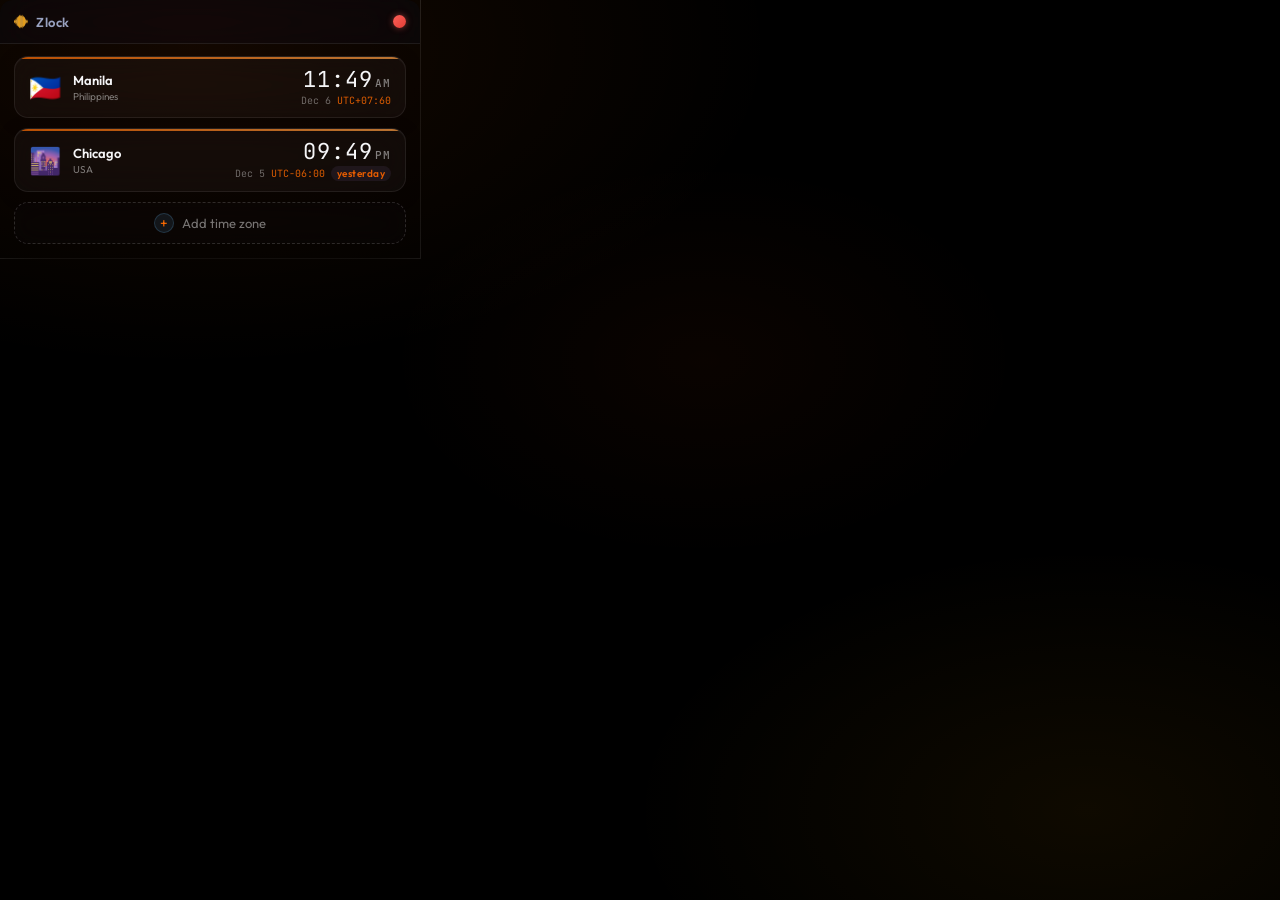
==== index.html @ 0cbff01f "init chrome extension" ====
<!doctype html>
<html lang="en">
  <head>
    <meta charset="UTF-8" />
    <meta name="viewport" content="width=device-width, initial-scale=1.0" />
    <title>Zlock</title>
    <link rel="preconnect" href="https://fonts.googleapis.com" />
    <link rel="preconnect" href="https://fonts.gstatic.com" crossorigin />
    <link
      href="https://fonts.googleapis.com/css2?family=Outfit:wght@300;400;500;600;700&family=JetBrains+Mono:wght@300;400;500&display=swap"
      rel="stylesheet"
    />
    <link rel="stylesheet" href="styles.css" />
  </head>
  <body>
    <div class="app">
      <!-- ── Custom Titlebar ── -->
      <div class="titlebar">
        <div class="titlebar-title">
          <span class="titlebar-icon"><img class="logo-img" src="icons/Vector.svg" alt="Logo" /></span>
          <span class="titlebar-name">Zlock</span>
        </div>
        <div class="win-controls">
          <button class="win-btn close" id="btnClose" title="Close"></button>
        </div>
      </div>

      <!-- ── Zone cards ── -->
      <div class="zones-wrap" id="zonesWrap">
        <!-- cards injected here -->
        <button class="add-btn" id="addBtn">
          <div class="add-plus">+</div>
          Add time zone
        </button>
      </div>
    </div>

    <!-- Toast -->
    <div class="toast" id="toast"></div>

    <!-- Modal -->
    <div class="overlay" id="overlay" role="dialog" aria-modal="true">
      <div class="modal">
        <div class="modal-head">
          <span class="modal-title">Add Time Zone</span>
          <button class="modal-close-btn" id="modalClose">✕</button>
        </div>
        <div class="search-wrap">
          <span class="search-ico">
            <svg
              width="14"
              height="14"
              viewBox="0 0 24 24"
              fill="none"
              stroke="currentColor"
              stroke-width="2.5"
              stroke-linecap="round"
              stroke-linejoin="round"
            >
              <circle cx="11" cy="11" r="8" />
              <line x1="21" y1="21" x2="16.65" y2="16.65" />
            </svg>
          </span>
          <input
            class="search-input"
            id="tzSearch"
            type="search"
            placeholder="Search city or region…"
            autocomplete="off"
            spellcheck="false"
          />
        </div>
        <div class="tz-list" id="tzList"></div>
        <div class="custom-section">
          <div class="custom-label">Custom IANA Timezone</div>
          <div class="custom-row">
            <input
              class="custom-input"
              id="customInput"
              type="text"
              placeholder="e.g. Asia/Kuala_Lumpur"
              spellcheck="false"
            />
            <button class="custom-add" id="customAdd">Add</button>
          </div>
        </div>
      </div>
    </div>

    <script src="app.js" defer></script>
  </body>
</html>
---- styles.css ----
*,
*::before,
*::after {
  box-sizing: border-box;
  margin: 0;
  padding: 0;
}

:root {
  --bg: #000000; /* Pure Black background */
  --surface: rgba(255, 255, 255, 0.035);
  --surface-h: rgba(255, 255, 255, 0.08);
  --border: rgba(255, 255, 255, 0.06);
  --border-glow: rgba(255, 107, 0, 0.35); /* Orange border glow */
  --text: #f5f5f7;
  --muted: rgba(255, 255, 255, 0.45);
  --blue: #ff6b00;    /* Primary Orange */
  --cyan: #ff9f43;    /* Light Orange */
  --violet: #e65c00;  /* Dark Orange */
  --pink: #ff3300;    /* Red-Orange */
  --amber: #ffb03a;   /* Amber */
  --green: #ff8800;   /* Bright Orange Accent */
}

html,
body {
  width: 420px;
  height: auto;
  max-height: 600px;
  overflow: hidden;
  margin: 0;
  padding: 0;
  font-family: "Outfit", sans-serif;
  background: var(--bg);
  color: var(--text);
  user-select: none;
  box-shadow: 0 24px 80px rgba(0,0,0,0.7), 0 0 0 1px rgba(255,255,255,0.07);
  transition: min-height 0.2s ease;
}

body.modal-open {
  min-height: 500px;
}

.app {
  border-radius: 12px;
  overflow: hidden;
}

/* ── Ambient glow background ── */
body::before {
  content: "";
  position: fixed;
  inset: 0;
  z-index: 0;
  pointer-events: none;
  background:
    radial-gradient(
      ellipse 70% 55% at 15% 5%,
      rgba(255, 107, 0, 0.08) 0%,
      transparent 65%
    ),
    radial-gradient(
      ellipse 55% 45% at 85% 90%,
      rgba(255, 168, 0, 0.06) 0%,
      transparent 65%
    ),
    radial-gradient(
      ellipse 45% 40% at 55% 40%,
      rgba(255, 80, 0, 0.04) 0%,
      transparent 55%
    );
  animation: glow 18s ease-in-out infinite alternate;
}
@keyframes glow {
  0% {
    opacity: 1;
  }
  100% {
    opacity: 0.65;
  }
}

/* ── Root layout ── */
.app {
  position: relative;
  z-index: 1;
  display: flex;
  flex-direction: column;
  height: auto;
  max-height: 600px;
}

/* ════════════════════════════════════════
 CUSTOM TITLEBAR
════════════════════════════════════════ */
.titlebar {
  flex-shrink: 0;
  display: flex;
  align-items: center;
  padding: 0 14px;
  height: 44px;
  border-bottom: 1px solid rgba(255, 255, 255, 0.08);
  background: rgba(10, 12, 20, 0.35);
  backdrop-filter: blur(24px) saturate(180%);
  gap: 10px;
}

/* Traffic-light style dots */
.win-controls {
  display: flex;
  gap: 7px;
  align-items: center;
  flex-shrink: 0;
}
.win-btn {
  width: 13px;
  height: 13px;
  border-radius: 50%;
  border: none;
  cursor: pointer;
  transition:
    opacity 0.15s,
    transform 0.15s;
  position: relative;
  overflow: hidden;
}
.win-btn:hover {
  opacity: 0.8;
  transform: scale(1.12);
}
.win-btn.close {
  background: linear-gradient(135deg, #ff5f57, #e03e36);
  box-shadow: 0 0 6px rgba(255, 95, 87, 0.5);
}
.win-btn.min {
  background: linear-gradient(135deg, #febc2e, #d49b1a);
  box-shadow: 0 0 6px rgba(254, 188, 46, 0.4);
}
.win-btn.max {
  background: linear-gradient(135deg, #28c840, #1aa030);
  box-shadow: 0 0 6px rgba(40, 200, 64, 0.4);
}

/* Title */
.titlebar-title {
  flex: 1;
  display: flex;
  align-items: center;
  justify-content: flex-start;
  gap: 8px;
  pointer-events: none;
}
.titlebar-icon {
  display: flex;
  align-items: center;
  justify-content: center;
}
.logo-img {
  display: block;
  width: 14px;
  height: 15px;
}
.titlebar-name {
  font-size: 13px;
  font-weight: 600;
  letter-spacing: 0.5px;
  color: rgba(200, 215, 255, 0.75);
}
.titlebar-dot {
  width: 4px;
  height: 4px;
  border-radius: 50%;
  background: var(--blue);
  opacity: 0.5;
}
.titlebar-sub {
  font-size: 11px;
  color: var(--muted);
  font-weight: 400;
}

/* ── Zones wrapper ── */
.zones-wrap {
  flex: 1;
  min-height: 0;
  display: flex;
  flex-direction: column;
  padding: 12px 14px 14px;
  gap: 10px;
  overflow-y: auto;
  scrollbar-width: none; /* hide scrollbar but still scrollable */
}
.zones-wrap::-webkit-scrollbar {
  display: none;
}

/* ── Clock card ── */
.clock-card {
  flex-shrink: 0;
  position: relative;
  background: rgba(255, 255, 255, 0.03);
  backdrop-filter: blur(16px) saturate(120%);
  border: 1px solid rgba(255, 255, 255, 0.08);
  box-shadow: inset 0 1px 1px rgba(255, 255, 255, 0.05),
              0 4px 20px rgba(0, 0, 0, 0.15);
  border-radius: 14px;
  padding: 12px 14px 10px;
  display: flex;
  align-items: center;
  gap: 12px;
  transition:
    background 0.2s,
    border-color 0.2s,
    box-shadow 0.2s,
    transform 0.2s;
  overflow: hidden;
}
.clock-card::before {
  content: "";
  position: absolute;
  top: 0;
  left: 0;
  right: 0;
  height: 1.5px;
  border-radius: 14px 14px 0 0;
  background: linear-gradient(
    90deg,
    var(--blue),
    var(--cyan)
  );
  opacity: 0.7;
}
.clock-card:hover {
  background: rgba(255, 255, 255, 0.07);
  border-color: rgba(99, 179, 237, 0.35);
  box-shadow: inset 0 1px 1px rgba(255, 255, 255, 0.1),
              0 6px 24px rgba(99, 179, 237, 0.12);
  transform: translateX(2px);
}
.clock-card:hover .remove-btn {
  opacity: 1;
}

/* Flag col */
.card-flag {
  font-size: 26px;
  flex-shrink: 0;
  line-height: 1;
}

/* Info col */
.card-info {
  flex: 1;
  min-width: 0;
}
.card-city {
  font-size: 13px;
  font-weight: 600;
  line-height: 1.2;
}
.card-country {
  font-size: 10px;
  color: var(--muted);
  margin-top: 1px;
}

/* Time col */
.card-time-col {
  text-align: right;
  flex-shrink: 0;
}
.card-time {
  font-family: "JetBrains Mono", monospace;
  font-size: 22px;
  font-weight: 400;
  letter-spacing: 1px;
  line-height: 1;
  color: var(--text);
}
.card-ampm {
  font-size: 11px;
  font-weight: 500;
  opacity: 0.5;
  margin-left: 2px;
}
.card-meta {
  display: flex;
  align-items: center;
  justify-content: flex-end;
  gap: 6px;
  margin-top: 3px;
}
.card-offset {
  font-family: "JetBrains Mono", monospace;
  font-size: 10px;
  color: var(--blue);
  opacity: 0.85;
}
.card-date {
  font-family: "JetBrains Mono", monospace;
  font-size: 10px;
  color: var(--muted);
  opacity: 0.85;
}
.card-day {
  font-size: 10px;
  font-weight: 600;
  letter-spacing: 0.5px;
  padding: 1px 6px;
  border-radius: 20px;
  background: rgba(255, 255, 255, 0.05);
  color: var(--muted);
}
.card-day.tmr {
  background: rgba(118, 228, 247, 0.08);
  color: var(--cyan);
}
.card-day.ysd {
  background: rgba(183, 148, 244, 0.08);
  color: var(--violet);
}

/* Remove btn */
.remove-btn {
  position: absolute;
  top: 8px;
  right: 8px;
  width: 20px;
  height: 20px;
  border-radius: 50%;
  background: rgba(246, 135, 179, 0.1);
  border: 1px solid rgba(246, 135, 179, 0.2);
  color: var(--pink);
  font-size: 13px;
  display: flex;
  align-items: center;
  justify-content: center;
  cursor: pointer;
  opacity: 0;
  transition:
    opacity 0.15s,
    background 0.15s;
  z-index: 5;
}
.remove-btn:hover {
  background: rgba(246, 135, 179, 0.22);
}

/* ── Add button ── */
.add-btn {
  flex-shrink: 0;
  display: flex;
  align-items: center;
  justify-content: center;
  gap: 8px;
  padding: 10px;
  background: rgba(255, 255, 255, 0.01);
  backdrop-filter: blur(12px);
  border: 1px dashed rgba(255, 255, 255, 0.15);
  border-radius: 14px;
  cursor: pointer;
  color: var(--muted);
  font-size: 13px;
  font-family: "Outfit", sans-serif;
  transition:
    border-color 0.2s,
    background 0.2s,
    color 0.2s;
}
.add-btn:hover {
  border-color: var(--blue);
  background: rgba(99, 179, 237, 0.05);
  color: var(--blue);
}
.add-plus {
  width: 20px;
  height: 20px;
  border-radius: 50%;
  background: rgba(99, 179, 237, 0.1);
  border: 1px solid rgba(99, 179, 237, 0.2);
  display: flex;
  align-items: center;
  justify-content: center;
  font-size: 14px;
  color: var(--blue);
  transition:
    transform 0.25s,
    background 0.2s;
}
.add-btn:hover .add-plus {
  transform: rotate(90deg);
  background: rgba(99, 179, 237, 0.18);
}

/* ════════════════════════════════════════
 MODAL
════════════════════════════════════════ */
.overlay {
  position: fixed;
  inset: 0;
  z-index: 100;
  background: rgba(6, 8, 15, 0.88);
  backdrop-filter: blur(10px);
  display: flex;
  align-items: center;
  justify-content: center;
  opacity: 0;
  pointer-events: none;
  transition: opacity 0.22s;
}
.overlay.open {
  opacity: 1;
  pointer-events: all;
}

.modal {
  background: rgba(10, 13, 22, 0.75);
  backdrop-filter: blur(25px);
  border: 1px solid rgba(255, 255, 255, 0.12);
  border-radius: 20px;
  padding: 22px 20px;
  width: 360px;
  max-width: 92vw;
  max-height: 85vh;
  display: flex;
  flex-direction: column;
  gap: 14px;
  transform: translateY(18px) scale(0.96);
  transition: transform 0.28s cubic-bezier(0.34, 1.56, 0.64, 1);
  box-shadow:
    0 40px 100px rgba(0, 0, 0, 0.7),
    inset 0 1px 1px rgba(255, 255, 255, 0.1),
    0 0 0 1px rgba(99, 179, 237, 0.07);
}
.overlay.open .modal {
  transform: none;
}

.modal-head {
  display: flex;
  align-items: center;
  justify-content: space-between;
}
.modal-title {
  font-size: 15px;
  font-weight: 700;
  background: linear-gradient(135deg, var(--blue), var(--cyan));
  -webkit-background-clip: text;
  -webkit-text-fill-color: transparent;
  background-clip: text;
}
.modal-close-btn {
  width: 26px;
  height: 26px;
  border-radius: 50%;
  border: 1px solid var(--border);
  background: var(--surface);
  color: var(--muted);
  font-size: 14px;
  cursor: pointer;
  display: flex;
  align-items: center;
  justify-content: center;
  transition:
    background 0.15s,
    color 0.15s;
}
.modal-close-btn:hover {
  background: rgba(246, 135, 179, 0.1);
  color: var(--pink);
}

/* Search */
.search-wrap {
  position: relative;
  flex-shrink: 0;
}
.search-ico {
  position: absolute;
  left: 10px;
  top: 50%;
  transform: translateY(-50%);
  color: var(--muted);
  pointer-events: none;
  display: flex;
}
.search-input {
  width: 100%;
  padding: 9px 10px 9px 34px;
  background: var(--surface);
  border: 1px solid var(--border);
  border-radius: 10px;
  color: var(--text);
  font-family: "Outfit", sans-serif;
  font-size: 13px;
  outline: none;
  transition: border-color 0.2s;
}
.search-input::placeholder {
  color: rgba(180, 195, 240, 0.35);
}
.search-input:focus {
  border-color: rgba(99, 179, 237, 0.4);
}

/* Zone list */
.tz-list {
  flex: 1;
  overflow-y: auto;
  display: flex;
  flex-direction: column;
  gap: 5px;
  scrollbar-width: thin;
  scrollbar-color: rgba(99, 179, 237, 0.2) transparent;
  min-height: 0;
  max-height: 240px;
}
.tz-opt {
  display: flex;
  align-items: center;
  gap: 10px;
  padding: 10px 12px;
  border-radius: 10px;
  border: 1px solid var(--border);
  cursor: pointer;
  transition:
    background 0.14s,
    border-color 0.14s,
    transform 0.14s;
}
.tz-opt:hover {
  background: rgba(99, 179, 237, 0.07);
  border-color: rgba(99, 179, 237, 0.3);
  transform: translateX(2px);
}
.tz-opt-flag {
  font-size: 18px;
  flex-shrink: 0;
}
.tz-opt-info {
  flex: 1;
  min-width: 0;
}
.tz-opt-name {
  font-size: 13px;
  font-weight: 500;
}
.tz-opt-tz {
  font-size: 10px;
  color: var(--muted);
  margin-top: 1px;
}
.tz-opt-off {
  font-family: "JetBrains Mono", monospace;
  font-size: 10px;
  color: var(--blue);
  flex-shrink: 0;
}
.tz-empty {
  text-align: center;
  color: var(--muted);
  padding: 20px 10px;
  font-size: 12px;
  line-height: 1.6;
}

/* Custom TZ */
.custom-section {
  flex-shrink: 0;
  padding-top: 12px;
  border-top: 1px solid var(--border);
}
.custom-label {
  font-size: 10px;
  font-weight: 600;
  letter-spacing: 2px;
  text-transform: uppercase;
  color: var(--muted);
  margin-bottom: 8px;
}
.custom-row {
  display: flex;
  gap: 6px;
}
.custom-input {
  flex: 1;
  padding: 8px 10px;
  background: var(--surface);
  border: 1px solid var(--border);
  border-radius: 9px;
  color: var(--text);
  font-family: "JetBrains Mono", monospace;
  font-size: 12px;
  outline: none;
  transition: border-color 0.2s;
}
.custom-input::placeholder {
  color: rgba(180, 195, 240, 0.28);
  font-family: "Outfit", sans-serif;
}
.custom-input:focus {
  border-color: rgba(99, 179, 237, 0.4);
}
.custom-input.err {
  border-color: rgba(246, 135, 179, 0.6);
  animation: shake 0.3s;
}
@keyframes shake {
  0%,
  100% {
    transform: translateX(0);
  }
  25% {
    transform: translateX(-5px);
  }
  75% {
    transform: translateX(5px);
  }
}
.custom-add {
  padding: 8px 14px;
  background: linear-gradient(135deg, var(--blue), var(--cyan));
  border: none;
  border-radius: 9px;
  color: #06080f;
  font-family: "Outfit", sans-serif;
  font-size: 12px;
  font-weight: 700;
  cursor: pointer;
  transition:
    opacity 0.15s,
    transform 0.15s;
}
.custom-add:hover {
  opacity: 0.85;
}
.custom-add:active {
  transform: scale(0.96);
}

/* Toast */
.toast {
  position: fixed;
  bottom: 16px;
  left: 50%;
  transform: translateX(-50%) translateY(10px);
  background: rgba(104, 211, 145, 0.12);
  border: 1px solid rgba(104, 211, 145, 0.35);
  color: var(--green);
  padding: 7px 16px;
  border-radius: 30px;
  font-size: 12px;
  font-weight: 500;
  opacity: 0;
  pointer-events: none;
  z-index: 200;
  transition:
    opacity 0.2s,
    transform 0.2s;
  white-space: nowrap;
}
.toast.show {
  opacity: 1;
  transform: translateX(-50%) translateY(0);
}
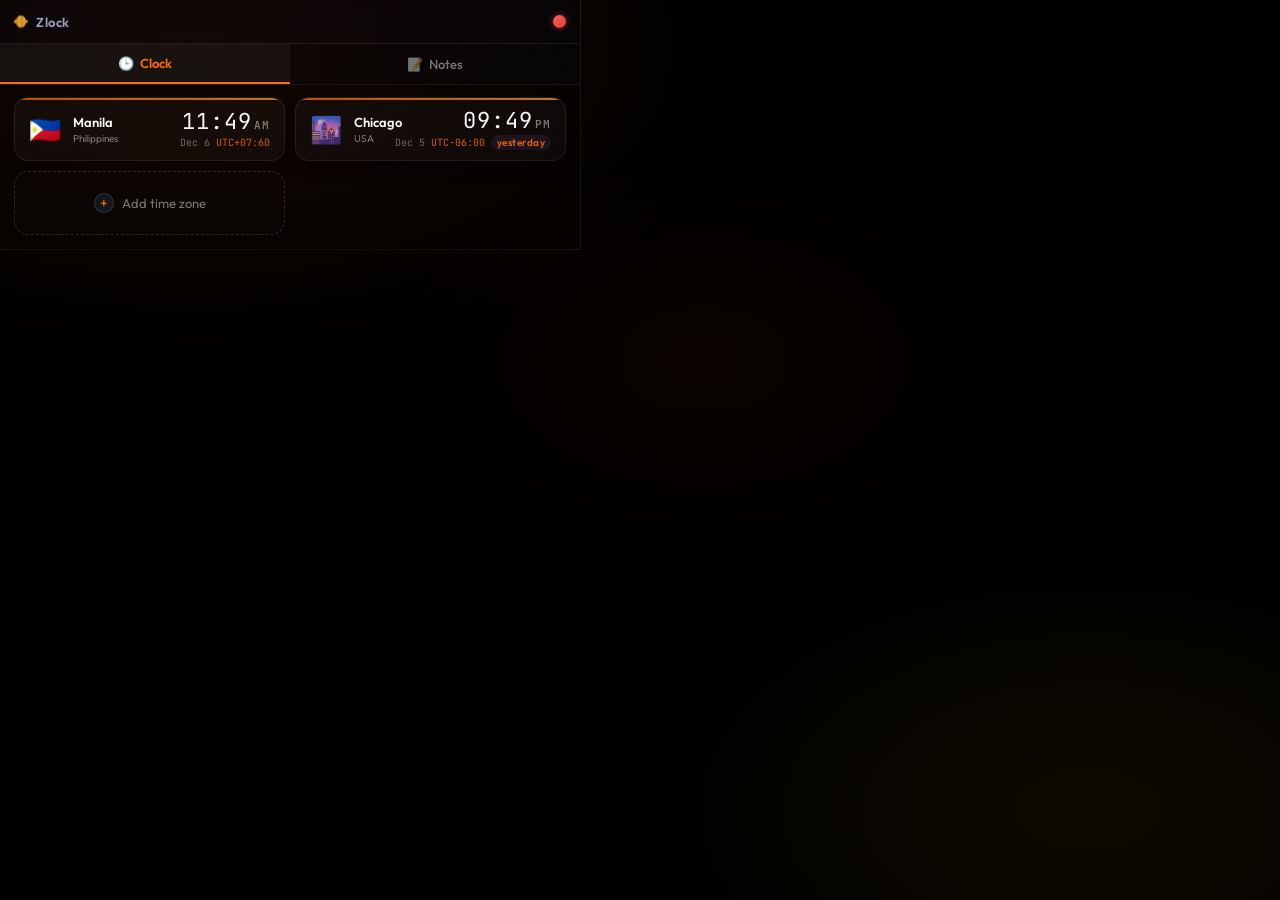
==== commit 7626d34c: "feat: notes" ====
--- a/index.html
+++ b/index.html
@@ -25,13 +25,39 @@
         </div>
       </div>
 
-      <!-- ── Zone cards ── -->
-      <div class="zones-wrap" id="zonesWrap">
-        <!-- cards injected here -->
-        <button class="add-btn" id="addBtn">
-          <div class="add-plus">+</div>
-          Add time zone
+      <!-- ── Tabs navigation ── -->
+      <div class="tabs">
+        <button class="tab-btn active" id="tabClock">
+          <span class="tab-icon">🕒</span> Clock
         </button>
+        <button class="tab-btn" id="tabNotes">
+          <span class="tab-icon">📝</span> Notes
+        </button>
+      </div>
+
+      <!-- ── Clock Panel ── -->
+      <div class="tab-panel active" id="clockPanel">
+        <div class="zones-wrap" id="zonesWrap">
+          <!-- cards injected here -->
+          <button class="add-btn" id="addBtn">
+            <div class="add-plus">+</div>
+            Add time zone
+          </button>
+        </div>
+      </div>
+
+      <!-- ── Notes Panel ── -->
+      <div class="tab-panel" id="notesPanel">
+        <div class="notes-sidebar">
+          <div class="sidebar-header">
+            <span class="sidebar-title">My Notes</span>
+            <button class="new-note-btn" id="newNoteBtn" title="Create Note">+</button>
+          </div>
+          <div class="notes-list" id="notesList"></div>
+        </div>
+        <div class="note-editor" id="noteEditor">
+          <!-- Editor elements injected dynamically by JS -->
+        </div>
       </div>
     </div>
 
--- a/styles.css
+++ b/styles.css
@@ -24,7 +24,7 @@
 
 html,
 body {
-  width: 420px;
+  width: 580px;
   height: auto;
   max-height: 600px;
   overflow: hidden;
@@ -184,8 +184,9 @@
 .zones-wrap {
   flex: 1;
   min-height: 0;
-  display: flex;
-  flex-direction: column;
+  display: grid;
+  grid-template-columns: repeat(2, minmax(0, 280px));
+  justify-content: center;
   padding: 12px 14px 14px;
   gap: 10px;
   overflow-y: auto;
@@ -197,6 +198,8 @@
 
 /* ── Clock card ── */
 .clock-card {
+  width: 100%;
+  max-width: 280px;
   flex-shrink: 0;
   position: relative;
   background: rgba(255, 255, 255, 0.03);
@@ -242,6 +245,239 @@
   opacity: 1;
 }
 
+/* ── Tabbed Layout ── */
+.tabs {
+  display: flex;
+  border-bottom: 1px solid rgba(255, 255, 255, 0.06);
+  background: rgba(10, 12, 20, 0.25);
+  backdrop-filter: blur(12px);
+  position: relative;
+  z-index: 10;
+}
+.tab-btn {
+  flex: 1;
+  background: none;
+  border: none;
+  color: var(--muted);
+  font-family: inherit;
+  font-size: 13px;
+  font-weight: 500;
+  padding: 11px;
+  cursor: pointer;
+  transition: color 0.2s, background-color 0.2s;
+  display: flex;
+  align-items: center;
+  justify-content: center;
+  gap: 6px;
+}
+.tab-btn:hover {
+  color: var(--text);
+  background: rgba(255, 255, 255, 0.025);
+}
+.tab-btn.active {
+  color: var(--blue);
+  background: rgba(255, 255, 255, 0.045);
+  border-bottom: 2px solid var(--blue);
+  font-weight: 600;
+}
+.tab-icon {
+  font-size: 13px;
+}
+
+.tab-panel {
+  display: none;
+  min-height: 380px;
+}
+.tab-panel.active {
+  display: flex;
+  flex-direction: column;
+}
+
+#clockPanel.active {
+  display: flex;
+  flex-direction: column;
+  min-height: auto; /* Shrink to contents if few cards */
+}
+
+/* ── Work Notes panel ── */
+#notesPanel {
+  flex-direction: row;
+  height: 380px;
+  overflow: hidden;
+}
+
+.notes-sidebar {
+  width: 145px;
+  border-right: 1px solid rgba(255, 255, 255, 0.06);
+  display: flex;
+  flex-direction: column;
+  background: rgba(255, 255, 255, 0.01);
+}
+.sidebar-header {
+  padding: 10px 12px;
+  border-bottom: 1px solid rgba(255, 255, 255, 0.05);
+  display: flex;
+  justify-content: space-between;
+  align-items: center;
+}
+.sidebar-title {
+  font-size: 10px;
+  text-transform: uppercase;
+  letter-spacing: 1.5px;
+  color: var(--muted);
+  font-weight: 700;
+}
+.new-note-btn {
+  background: rgba(255, 107, 0, 0.08);
+  border: 1px solid rgba(255, 107, 0, 0.22);
+  color: var(--blue);
+  width: 22px;
+  height: 22px;
+  border-radius: 6px;
+  cursor: pointer;
+  display: flex;
+  align-items: center;
+  justify-content: center;
+  font-size: 14px;
+  font-weight: 700;
+  transition:
+    background 0.2s,
+    border-color 0.2s,
+    transform 0.15s;
+}
+.new-note-btn:hover {
+  background: rgba(255, 107, 0, 0.18);
+  border-color: var(--blue);
+}
+.new-note-btn:active {
+  transform: scale(0.94);
+}
+
+.notes-list {
+  flex: 1;
+  overflow-y: auto;
+  scrollbar-width: none;
+}
+.notes-list::-webkit-scrollbar {
+  display: none;
+}
+
+.note-item {
+  position: relative;
+  padding: 10px 12px;
+  border-bottom: 1px solid rgba(255, 255, 255, 0.03);
+  cursor: pointer;
+  transition: background 0.15s;
+  display: flex;
+  flex-direction: column;
+  gap: 3px;
+}
+.note-item:hover {
+  background: rgba(255, 255, 255, 0.025);
+}
+.note-item.active {
+  background: rgba(255, 255, 255, 0.055);
+  border-left: 3px solid var(--blue);
+  padding-left: 9px;
+}
+.note-item-title {
+  font-size: 12px;
+  font-weight: 600;
+  color: var(--text);
+  white-space: nowrap;
+  overflow: hidden;
+  text-overflow: ellipsis;
+  padding-right: 14px;
+}
+.note-item.active .note-item-title {
+  color: #ffffff;
+}
+.note-item-date {
+  font-size: 9px;
+  color: var(--muted);
+}
+.note-item-delete {
+  position: absolute;
+  top: 50%;
+  right: 10px;
+  transform: translateY(-50%);
+  background: none;
+  border: none;
+  color: var(--muted);
+  cursor: pointer;
+  font-size: 14px;
+  opacity: 0;
+  transition: opacity 0.15s, color 0.15s;
+  padding: 2px 4px;
+}
+.note-item:hover .note-item-delete {
+  opacity: 1;
+}
+.note-item-delete:hover {
+  color: var(--pink);
+}
+
+.note-editor {
+  flex: 1;
+  display: flex;
+  flex-direction: column;
+  padding: 14px 16px;
+  gap: 12px;
+  background: rgba(0, 0, 0, 0.12);
+}
+.note-title-input {
+  background: none;
+  border: none;
+  border-bottom: 1px solid rgba(255, 255, 255, 0.05);
+  font-family: inherit;
+  font-size: 14px;
+  font-weight: 600;
+  color: #ffffff;
+  padding-bottom: 8px;
+  outline: none;
+  transition: border-bottom-color 0.2s;
+}
+.note-title-input::placeholder {
+  color: rgba(255, 255, 255, 0.25);
+  font-style: italic;
+}
+.note-title-input:focus {
+  border-bottom-color: rgba(255, 107, 0, 0.35);
+}
+.note-content-textarea {
+  flex: 1;
+  background: none;
+  border: none;
+  font-family: inherit;
+  font-size: 12px;
+  line-height: 1.55;
+  color: rgba(255, 255, 255, 0.85);
+  resize: none;
+  outline: none;
+}
+.note-content-textarea::placeholder {
+  color: rgba(255, 255, 255, 0.15);
+}
+
+.note-empty-state {
+  flex: 1;
+  display: flex;
+  flex-direction: column;
+  align-items: center;
+  justify-content: center;
+  color: var(--muted);
+  font-size: 12px;
+  gap: 8px;
+  padding: 20px;
+  text-align: center;
+  line-height: 1.5;
+}
+.note-empty-icon {
+  font-size: 26px;
+  opacity: 0.4;
+  margin-bottom: 4px;
+}
+
 /* Flag col */
 .card-flag {
   font-size: 26px;
@@ -349,6 +585,10 @@
 
 /* ── Add button ── */
 .add-btn {
+  width: 100%;
+  max-width: 280px;
+  height: 100%;
+  min-height: 64px;
   flex-shrink: 0;
   display: flex;
   align-items: center;
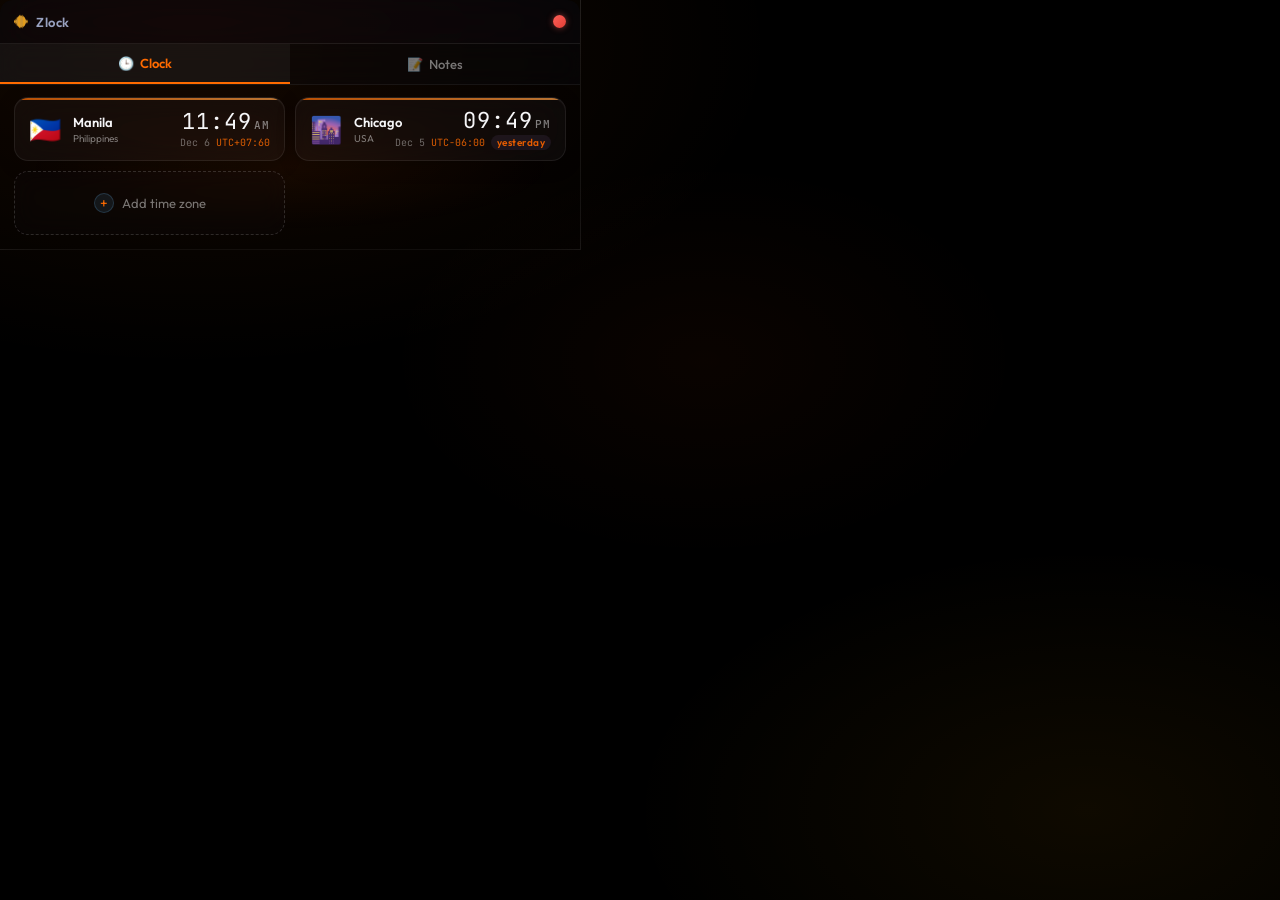
==== commit 7620c540: "feat: rich text" ====
--- a/index.html
+++ b/index.html
@@ -48,13 +48,14 @@
 
       <!-- ── Notes Panel ── -->
       <div class="tab-panel" id="notesPanel">
-        <div class="notes-sidebar">
+        <div class="notes-sidebar" id="notesSidebar">
           <div class="sidebar-header">
             <span class="sidebar-title">My Notes</span>
             <button class="new-note-btn" id="newNoteBtn" title="Create Note">+</button>
           </div>
           <div class="notes-list" id="notesList"></div>
         </div>
+        <div class="notes-resizer" id="notesResizer" title="Drag to resize sidebar"></div>
         <div class="note-editor" id="noteEditor">
           <!-- Editor elements injected dynamically by JS -->
         </div>
--- a/styles.css
+++ b/styles.css
@@ -191,6 +191,11 @@
   gap: 10px;
   overflow-y: auto;
   scrollbar-width: none; /* hide scrollbar but still scrollable */
+  background: radial-gradient(
+    ellipse 65% 55% at 50% 50%,
+    rgba(255, 107, 0, 0.05) 0%,
+    transparent 70%
+  );
 }
 .zones-wrap::-webkit-scrollbar {
   display: none;
@@ -302,16 +307,55 @@
 /* ── Work Notes panel ── */
 #notesPanel {
   flex-direction: row;
-  height: 380px;
+  height: 440px;
   overflow: hidden;
+  position: relative;
+  background: radial-gradient(
+    ellipse 60% 60% at 75% 55%,
+    rgba(255, 107, 0, 0.065) 0%,
+    transparent 70%
+  );
 }
 
 .notes-sidebar {
   width: 145px;
+  min-width: 100px;
+  max-width: 260px;
   border-right: 1px solid rgba(255, 255, 255, 0.06);
   display: flex;
   flex-direction: column;
-  background: rgba(255, 255, 255, 0.01);
+  background: rgba(255, 255, 255, 0.015);
+  flex-shrink: 0;
+}
+
+/* Sidebar Resizer */
+.notes-resizer {
+  width: 4px;
+  margin-left: -2px;
+  margin-right: -2px;
+  cursor: col-resize;
+  background: transparent;
+  position: relative;
+  transition: background-color 0.2s, box-shadow 0.2s;
+  flex-shrink: 0;
+  z-index: 10;
+}
+.notes-resizer::after {
+  content: "";
+  position: absolute;
+  top: 0;
+  bottom: 0;
+  left: -3px;
+  right: -3px;
+}
+.notes-resizer:hover,
+body.is-resizing .notes-resizer {
+  background: var(--blue);
+  box-shadow: 0 0 8px rgba(255, 107, 0, 0.6);
+}
+body.is-resizing {
+  cursor: col-resize;
+  user-select: none;
 }
 .sidebar-header {
   padding: 10px 12px;
@@ -417,23 +461,30 @@
   color: var(--pink);
 }
 
+/* ── Rich Text Editor ── */
 .note-editor {
   flex: 1;
   display: flex;
   flex-direction: column;
-  padding: 14px 16px;
-  gap: 12px;
+  padding: 12px 14px;
   background: rgba(0, 0, 0, 0.12);
+  overflow: hidden;
+}
+.note-editor-inner {
+  display: flex;
+  flex-direction: column;
+  height: 100%;
+  gap: 8px;
 }
 .note-title-input {
   background: none;
   border: none;
-  border-bottom: 1px solid rgba(255, 255, 255, 0.05);
+  border-bottom: 1px solid rgba(255, 255, 255, 0.06);
   font-family: inherit;
   font-size: 14px;
   font-weight: 600;
   color: #ffffff;
-  padding-bottom: 8px;
+  padding-bottom: 6px;
   outline: none;
   transition: border-bottom-color 0.2s;
 }
@@ -444,19 +495,237 @@
 .note-title-input:focus {
   border-bottom-color: rgba(255, 107, 0, 0.35);
 }
-.note-content-textarea {
+
+/* Formatting Toolbar */
+.rt-toolbar {
+  display: flex;
+  align-items: center;
+  gap: 3px;
+  padding: 4px 6px;
+  background: rgba(255, 255, 255, 0.025);
+  border: 1px solid rgba(255, 255, 255, 0.06);
+  border-radius: 8px;
+  flex-wrap: wrap;
+}
+.rt-format-select {
+  background: rgba(255, 255, 255, 0.05);
+  border: 1px solid rgba(255, 255, 255, 0.08);
+  border-radius: 5px;
+  color: var(--text);
+  font-family: inherit;
+  font-size: 11px;
+  padding: 2px 6px;
+  outline: none;
+  cursor: pointer;
+}
+.rt-format-select option {
+  background: #111420;
+  color: var(--text);
+}
+.rt-btn {
+  background: none;
+  border: 1px solid transparent;
+  border-radius: 4px;
+  color: var(--muted);
+  font-size: 11px;
+  font-family: inherit;
+  width: 22px;
+  height: 22px;
+  display: flex;
+  align-items: center;
+  justify-content: center;
+  cursor: pointer;
+  transition: all 0.15s;
+}
+.rt-btn:hover {
+  background: rgba(255, 255, 255, 0.08);
+  border-color: rgba(255, 255, 255, 0.12);
+  color: #ffffff;
+}
+.rt-btn.active {
+  background: rgba(255, 107, 0, 0.2);
+  border-color: rgba(255, 107, 0, 0.45);
+  color: var(--blue);
+  font-weight: 700;
+}
+.rt-btn code {
+  font-family: "JetBrains Mono", monospace;
+  font-size: 10px;
+}
+.rt-divider {
+  width: 1px;
+  height: 14px;
+  background: rgba(255, 255, 255, 0.08);
+  margin: 0 2px;
+}
+
+/* Status Bar */
+.note-status-bar {
+  display: flex;
+  align-items: center;
+  gap: 6px;
+  padding: 4px 4px 0;
+  font-size: 10px;
+  color: var(--muted);
+  border-top: 1px solid rgba(255, 255, 255, 0.04);
+  flex-shrink: 0;
+  user-select: none;
+}
+.status-dot {
+  opacity: 0.3;
+}
+.status-spacer {
   flex: 1;
-  background: none;
-  border: none;
+}
+.note-save-badge {
+  display: inline-flex;
+  align-items: center;
+  gap: 4px;
+  color: var(--green);
+  font-weight: 500;
+  opacity: 0.9;
+  transition: opacity 0.2s, color 0.2s;
+}
+.note-save-badge.saving {
+  color: var(--amber);
+  opacity: 0.7;
+}
+
+/* Rich Content Editable Area */
+.note-content-editor {
+  flex: 1;
+  overflow-y: auto;
+  outline: none;
   font-family: inherit;
   font-size: 12px;
+  color: rgba(255, 255, 255, 0.88);
   line-height: 1.55;
-  color: rgba(255, 255, 255, 0.85);
-  resize: none;
-  outline: none;
-}
-.note-content-textarea::placeholder {
-  color: rgba(255, 255, 255, 0.15);
+  padding-right: 4px;
+  scrollbar-width: thin;
+  scrollbar-color: rgba(255, 255, 255, 0.1) transparent;
+}
+.note-content-editor::-webkit-scrollbar {
+  width: 4px;
+}
+.note-content-editor::-webkit-scrollbar-thumb {
+  background: rgba(255, 255, 255, 0.1);
+  border-radius: 4px;
+}
+
+/* Rich Content Typography Elements */
+.note-content-editor h1 {
+  font-size: 16px;
+  font-weight: 700;
+  color: #ffffff;
+  margin: 8px 0 4px;
+  line-height: 1.3;
+}
+.note-content-editor h2 {
+  font-size: 14.5px;
+  font-weight: 700;
+  color: #ffffff;
+  margin: 7px 0 3px;
+  line-height: 1.3;
+}
+.note-content-editor h3 {
+  font-size: 13px;
+  font-weight: 600;
+  color: var(--amber);
+  margin: 6px 0 3px;
+  line-height: 1.3;
+}
+.note-content-editor h4 {
+  font-size: 12px;
+  font-weight: 600;
+  color: var(--cyan);
+  margin: 5px 0 2px;
+  line-height: 1.3;
+}
+.note-content-editor h5 {
+  font-size: 11px;
+  font-weight: 600;
+  color: var(--muted);
+  text-transform: uppercase;
+  letter-spacing: 0.5px;
+  margin: 4px 0 2px;
+}
+.note-content-editor p,
+.note-content-editor div {
+  font-size: 12px;
+  line-height: 1.55;
+  color: rgba(255, 255, 255, 0.88);
+  margin-bottom: 4px;
+}
+.note-content-editor ul,
+.note-content-editor ol {
+  margin: 4px 0 6px 18px;
+  padding: 0;
+  font-size: 12px;
+}
+.note-content-editor li {
+  margin-bottom: 2px;
+  line-height: 1.5;
+}
+
+/* Interactive Task List */
+.note-content-editor ul.task-list {
+  list-style: none;
+  margin: 4px 0 6px 0;
+  padding: 0;
+}
+.note-content-editor li.task-item {
+  display: flex;
+  align-items: flex-start;
+  gap: 7px;
+  margin-bottom: 3px;
+  line-height: 1.4;
+}
+.note-content-editor li.task-item input[type="checkbox"] {
+  width: 14px;
+  height: 14px;
+  margin-top: 2px;
+  accent-color: var(--blue);
+  cursor: pointer;
+  flex-shrink: 0;
+}
+.note-content-editor li.task-item.completed .task-text {
+  text-decoration: line-through;
+  color: var(--muted);
+}
+
+/* Code & Blockquote */
+.note-content-editor blockquote {
+  border-left: 3px solid var(--blue);
+  margin: 6px 0;
+  padding: 4px 10px;
+  background: rgba(255, 107, 0, 0.04);
+  border-radius: 0 6px 6px 0;
+  color: var(--muted);
+  font-style: italic;
+}
+.note-content-editor code {
+  background: rgba(255, 255, 255, 0.08);
+  padding: 1px 5px;
+  border-radius: 4px;
+  font-family: "JetBrains Mono", monospace;
+  font-size: 11px;
+  color: var(--cyan);
+}
+.note-content-editor pre {
+  background: rgba(0, 0, 0, 0.35);
+  border: 1px solid rgba(255, 255, 255, 0.08);
+  border-radius: 6px;
+  padding: 8px 10px;
+  font-family: "JetBrains Mono", monospace;
+  font-size: 11px;
+  margin: 6px 0;
+  overflow-x: auto;
+  color: var(--cyan);
+}
+.note-content-editor hr {
+  border: none;
+  border-top: 1px solid rgba(255, 255, 255, 0.1);
+  margin: 8px 0;
 }
 
 .note-empty-state {
@@ -471,11 +740,25 @@
   padding: 20px;
   text-align: center;
   line-height: 1.5;
+  position: relative;
+}
+.note-empty-state::before {
+  content: "";
+  position: absolute;
+  width: 150px;
+  height: 150px;
+  border-radius: 50%;
+  background: radial-gradient(circle, rgba(255, 107, 0, 0.16) 0%, transparent 70%);
+  filter: blur(20px);
+  pointer-events: none;
 }
 .note-empty-icon {
-  font-size: 26px;
-  opacity: 0.4;
+  font-size: 28px;
+  opacity: 0.85;
+  filter: drop-shadow(0 0 14px rgba(255, 107, 0, 0.5));
   margin-bottom: 4px;
+  position: relative;
+  z-index: 1;
 }
 
 /* Flag col */
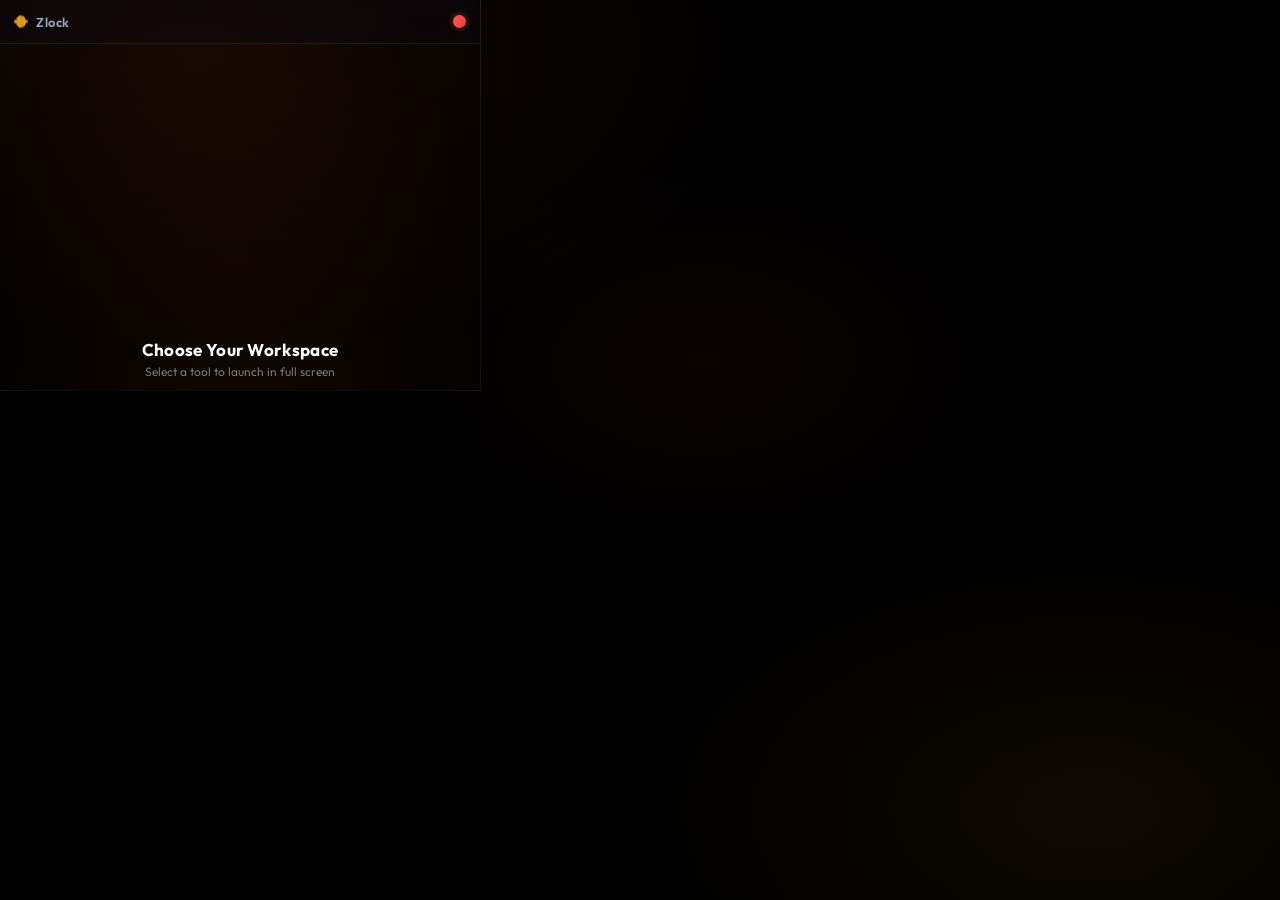
==== commit bb4330de: "feat clockify integration" ====
--- a/index.html
+++ b/index.html
@@ -17,32 +17,68 @@
       <!-- ── Custom Titlebar ── -->
       <div class="titlebar">
         <div class="titlebar-title">
+          <button class="btn-back-launcher hidden" id="btnBackLauncher" title="Back to Modes">← Modes</button>
           <span class="titlebar-icon"><img class="logo-img" src="icons/Vector.svg" alt="Logo" /></span>
-          <span class="titlebar-name">Zlock</span>
+          <span class="titlebar-name" id="titlebarName">Zlock</span>
         </div>
         <div class="win-controls">
           <button class="win-btn close" id="btnClose" title="Close"></button>
         </div>
       </div>
 
-      <!-- ── Tabs navigation ── -->
-      <div class="tabs">
-        <button class="tab-btn active" id="tabClock">
-          <span class="tab-icon">🕒</span> Clock
-        </button>
-        <button class="tab-btn" id="tabNotes">
-          <span class="tab-icon">📝</span> Notes
-        </button>
+      <!-- ── Launcher Selection Panel (Initial View) ── -->
+      <div class="tab-panel active" id="launcherPanel">
+        <div class="launcher-container">
+          <div class="launcher-header">
+            <h2 class="launcher-title">Choose Your Workspace</h2>
+            <p class="launcher-subtitle">Select a tool to launch in full screen</p>
+          </div>
+          <div class="launcher-cards">
+            <div class="launcher-card" data-mode="clock">
+              <div class="launcher-card-icon">🕒</div>
+              <div class="launcher-card-info">
+                <div class="launcher-card-name">World Clock</div>
+                <div class="launcher-card-desc">Live timezone tickers, global dates & UTC offsets</div>
+              </div>
+              <span class="launcher-arrow">→</span>
+            </div>
+
+            <div class="launcher-card" data-mode="notes">
+              <div class="launcher-card-icon">📝</div>
+              <div class="launcher-card-info">
+                <div class="launcher-card-name">Work Notes</div>
+                <div class="launcher-card-desc">Rich text editor, checklists & word counters</div>
+              </div>
+              <span class="launcher-arrow">→</span>
+            </div>
+
+            <div class="launcher-card" data-mode="clockify">
+              <div class="launcher-card-icon">⏱️</div>
+              <div class="launcher-card-info">
+                <div class="launcher-card-name">Clockify Tracker</div>
+                <div class="launcher-card-desc">Services, clients, bookmarks & live time logging</div>
+              </div>
+              <span class="launcher-arrow">→</span>
+            </div>
+          </div>
+        </div>
       </div>
 
       <!-- ── Clock Panel ── -->
-      <div class="tab-panel active" id="clockPanel">
+      <div class="tab-panel" id="clockPanel">
+        <!-- World Clock Scrubber Toolbar -->
+        <div class="clock-toolbar">
+          <div class="clock-status-wrap">
+            <span class="clock-mode-badge live" id="clockModeBadge"><span class="pulse-dot"></span> LIVE TIME</span>
+            <span class="clock-scrub-info" id="clockScrubInfo">Scroll mouse wheel on timeline to slide hours left or right</span>
+          </div>
+          <div class="clock-controls-wrap">
+            <button class="add-btn-compact" id="addBtn" title="Add Time Zone">+ Add Zone</button>
+          </div>
+        </div>
+
         <div class="zones-wrap" id="zonesWrap">
-          <!-- cards injected here -->
-          <button class="add-btn" id="addBtn">
-            <div class="add-plus">+</div>
-            Add time zone
-          </button>
+          <!-- Timeline rows injected dynamically by JS -->
         </div>
       </div>
 
@@ -60,6 +96,124 @@
           <!-- Editor elements injected dynamically by JS -->
         </div>
       </div>
+
+      <!-- ── Clockify Panel ── -->
+      <div class="tab-panel" id="clockifyPanel">
+        <div class="clockify-container">
+          <!-- Header Bar -->
+          <div class="clockify-header">
+            <div class="clockify-user-info" id="clockifyUserInfo">
+              <div class="clockify-avatar" id="clockifyAvatar">?</div>
+              <div class="clockify-user-meta">
+                <div class="clockify-user-name" id="clockifyUserName">JAR Consulting Group</div>
+                <div class="clockify-user-status" id="clockifyUserStatus">Connecting...</div>
+              </div>
+            </div>
+          </div>
+
+          <!-- Active Timer Card -->
+          <div class="clockify-timer-card" id="clockifyTimerCard">
+            <div class="timer-status-row">
+              <span class="timer-badge" id="clockifyTimerBadge"><span class="pulse-dot"></span> NO TIMER ACTIVE</span>
+              <span class="timer-display" id="clockifyTimerDisplay">00:00:00</span>
+            </div>
+            <div class="timer-details-row">
+              <input type="text" class="timer-desc-input" id="clockifyTimerDesc" placeholder="What are you working on? (Select service below or type here)" />
+              <button class="timer-action-btn start" id="btnClockifyTimerToggle">▶ Start</button>
+            </div>
+          </div>
+
+          <!-- Clockify Sub-View Navigation Tabs -->
+          <div class="clockify-nav-tabs">
+            <button class="clockify-nav-btn active" id="tabClockifyServices" data-subtab="services">⚡ Services & Clients</button>
+            <button class="clockify-nav-btn" id="tabClockifyHistory" data-subtab="history">📜 Time History Logs</button>
+          </div>
+
+          <!-- View 1: Time History Logs View -->
+          <div class="clockify-subview hidden" id="clockifyViewHistory">
+            <div class="clockify-history-card" id="clockifyHistoryCard">
+              <div class="history-header">
+                <span class="history-title">📜 Time History Logs</span>
+                <span class="history-total" id="clockifyHistoryTotal">Today: 0h 0m</span>
+              </div>
+              <div class="history-list" id="clockifyHistoryList">
+                <div class="history-empty" id="clockifyHistoryEmpty">No recent time logs found.</div>
+              </div>
+            </div>
+          </div>
+
+          <!-- View 2: Services & Clients View (Default Active) -->
+          <div class="clockify-subview active" id="clockifyViewServices">
+            <!-- Toolbar: Search & Stats -->
+            <div class="clockify-toolbar">
+              <div class="clockify-search-wrap">
+                <span class="search-ico">🔍</span>
+                <input type="search" class="clockify-search-input" id="clockifySearchInput" placeholder="Filter services or clients..." autocomplete="off" />
+              </div>
+              <div class="clockify-filter-pills">
+                <button class="filter-pill active" data-filter="all">All</button>
+                <button class="filter-pill" data-filter="bookmarks">📌 Bookmarks</button>
+                <button class="filter-pill" data-filter="recent">Recent</button>
+                <button class="filter-pill" data-filter="clients">Clients</button>
+                <button class="filter-pill" data-filter="services">Services</button>
+                <button class="filter-pill" data-filter="billable">Billable</button>
+              </div>
+            </div>
+
+            <!-- Services / Projects List -->
+            <div class="clockify-projects-wrap" id="clockifyProjectsWrap">
+              <div class="clockify-loading-state" id="clockifyLoadingState">
+                <div class="spinner"></div>
+                <span>Pulling Clockify Services & Clients...</span>
+              </div>
+
+              <div class="clockify-sections-container hidden" id="clockifySectionsContainer">
+                <!-- Bookmarks Section -->
+                <div class="clockify-section" id="clockifyBookmarksSection">
+                  <div class="section-title"><span class="section-ico">📌</span> Bookmarked Clients & Services</div>
+                  <div class="clockify-grid" id="clockifyBookmarksGrid"></div>
+                </div>
+
+                <!-- Recent Section -->
+                <div class="clockify-section" id="clockifyRecentSection">
+                  <div class="section-title"><span class="section-ico">⭐</span> Recent Clients & Services</div>
+                  <div class="clockify-grid" id="clockifyRecentGrid"></div>
+                </div>
+
+                <!-- Clients Section -->
+                <div class="clockify-section" id="clockifyClientsSection">
+                  <div class="section-title"><span class="section-ico">🏢</span> Clients</div>
+                  <div class="clockify-grid" id="clockifyClientsGrid"></div>
+                </div>
+
+                <!-- Services Section -->
+                <div class="clockify-section" id="clockifyServicesSection">
+                  <div class="section-title"><span class="section-ico">⚡</span> All Services & Projects</div>
+                  <div class="clockify-grid" id="clockifyServicesGrid"></div>
+                </div>
+              </div>
+
+              <div class="clockify-empty-state hidden" id="clockifyEmptyState">
+                <div class="empty-icon">📂</div>
+                <div class="empty-text" id="clockifyEmptyText">No services or clients found.</div>
+              </div>
+            </div>
+          </div>
+
+
+          <!-- Footer Stats Bar -->
+          <div class="clockify-stats-bar" id="clockifyStatsBar">
+            <span class="stat-item"><strong id="statServicesCount">0</strong> Services</span>
+            <span class="stat-divider">•</span>
+            <span class="stat-item"><strong id="statClientsCount">0</strong> Clients</span>
+            <span class="stat-divider">•</span>
+            <span class="stat-item"><strong id="statActiveWorkspace">Workspace</strong></span>
+          </div>
+        </div>
+      </div>
+
+
+
     </div>
 
     <!-- Toast -->
--- a/styles.css
+++ b/styles.css
@@ -24,9 +24,8 @@
 
 html,
 body {
-  width: 580px;
-  height: auto;
-  max-height: 600px;
+  width: 480px;
+  height: 390px;
   overflow: hidden;
   margin: 0;
   padding: 0;
@@ -35,16 +34,45 @@
   color: var(--text);
   user-select: none;
   box-shadow: 0 24px 80px rgba(0,0,0,0.7), 0 0 0 1px rgba(255,255,255,0.07);
-  transition: min-height 0.2s ease;
-}
+  transition: width 0.22s cubic-bezier(0.16, 1, 0.3, 1), height 0.22s cubic-bezier(0.16, 1, 0.3, 1);
+}
+
+body.mode-launcher {
+  width: 480px;
+  height: 390px;
+}
+
+body.mode-clock {
+  width: 760px;
+  height: 540px;
+}
+
+body.mode-notes {
+  width: 640px;
+  height: 520px;
+}
+
+body.mode-clockify {
+  width: 640px;
+  height: 570px;
+}
+
+
 
 body.modal-open {
   min-height: 500px;
+}
+
+.hidden {
+  display: none !important;
 }
 
 .app {
   border-radius: 12px;
   overflow: hidden;
+  display: flex;
+  flex-direction: column;
+  height: 100vh;
 }
 
 /* ── Ambient glow background ── */
@@ -87,8 +115,8 @@
   z-index: 1;
   display: flex;
   flex-direction: column;
-  height: auto;
-  max-height: 600px;
+  height: 100vh;
+  overflow: hidden;
 }
 
 /* ════════════════════════════════════════
@@ -106,6 +134,33 @@
   gap: 10px;
 }
 
+.btn-back-launcher {
+  background: rgba(255, 107, 0, 0.12);
+  border: 1px solid rgba(255, 107, 0, 0.3);
+  color: var(--blue);
+  font-family: inherit;
+  font-size: 11px;
+  font-weight: 600;
+  padding: 3px 9px;
+  border-radius: 6px;
+  cursor: pointer;
+  pointer-events: auto;
+  transition: all 0.15s ease;
+  display: inline-flex;
+  align-items: center;
+  gap: 4px;
+}
+
+.btn-back-launcher:hover {
+  background: var(--blue);
+  color: #ffffff;
+  box-shadow: 0 0 10px rgba(255, 107, 0, 0.4);
+}
+
+.btn-back-launcher.hidden {
+  display: none !important;
+}
+
 /* Traffic-light style dots */
 .win-controls {
   display: flex;
@@ -180,74 +235,343 @@
   font-weight: 400;
 }
 
+/* ── World Clock Scrubber Toolbar ── */
+.clock-toolbar {
+  display: flex;
+  align-items: center;
+  justify-content: space-between;
+  padding: 8px 14px;
+  background: rgba(255, 255, 255, 0.025);
+  border-bottom: 1px solid rgba(255, 255, 255, 0.06);
+  gap: 10px;
+  flex-shrink: 0;
+}
+
+.clock-status-wrap {
+  display: flex;
+  align-items: center;
+  gap: 8px;
+}
+
+.clock-mode-badge {
+  font-size: 10px;
+  font-weight: 700;
+  padding: 3px 8px;
+  border-radius: 12px;
+  display: inline-flex;
+  align-items: center;
+  gap: 5px;
+  letter-spacing: 0.5px;
+}
+
+.clock-mode-badge.live {
+  background: rgba(104, 211, 145, 0.12);
+  border: 1px solid rgba(104, 211, 145, 0.3);
+  color: var(--green);
+}
+
+.clock-mode-badge.scrubbing {
+  background: rgba(255, 176, 58, 0.15);
+  border: 1px solid rgba(255, 176, 58, 0.35);
+  color: var(--amber);
+}
+
+.clock-scrub-info {
+  font-size: 11px;
+  color: var(--muted);
+}
+
+.clock-controls-wrap {
+  display: flex;
+  align-items: center;
+  gap: 8px;
+}
+
+.clock-btn.reset {
+  background: rgba(255, 107, 0, 0.15);
+  border: 1px solid rgba(255, 107, 0, 0.35);
+  color: var(--blue);
+  border-radius: 6px;
+  font-family: inherit;
+  font-size: 11px;
+  font-weight: 600;
+  padding: 4px 9px;
+  cursor: pointer;
+  transition: all 0.15s ease;
+}
+
+.clock-btn.reset:hover {
+  background: var(--blue);
+  color: #ffffff;
+}
+
+.add-btn-compact {
+  background: rgba(255, 255, 255, 0.05);
+  border: 1px solid rgba(255, 255, 255, 0.1);
+  color: var(--text);
+  border-radius: 6px;
+  font-family: inherit;
+  font-size: 11px;
+  font-weight: 600;
+  padding: 4px 10px;
+  cursor: pointer;
+  transition: all 0.15s ease;
+}
+
+.add-btn-compact:hover {
+  background: rgba(255, 107, 0, 0.2);
+  border-color: rgba(255, 107, 0, 0.4);
+  color: var(--blue);
+}
+
 /* ── Zones wrapper ── */
 .zones-wrap {
   flex: 1;
   min-height: 0;
-  display: grid;
-  grid-template-columns: repeat(2, minmax(0, 280px));
-  justify-content: center;
-  padding: 12px 14px 14px;
-  gap: 10px;
+  display: flex;
+  flex-direction: column;
+  padding: 10px;
+  gap: 8px;
   overflow-y: auto;
-  scrollbar-width: none; /* hide scrollbar but still scrollable */
-  background: radial-gradient(
-    ellipse 65% 55% at 50% 50%,
-    rgba(255, 107, 0, 0.05) 0%,
-    transparent 70%
-  );
-}
+  scrollbar-width: thin;
+  scrollbar-color: rgba(255, 255, 255, 0.15) transparent;
+}
+
 .zones-wrap::-webkit-scrollbar {
-  display: none;
-}
-
-/* ── Clock card ── */
+  width: 5px;
+}
+
+.zones-wrap::-webkit-scrollbar-thumb {
+  background: rgba(255, 255, 255, 0.15);
+  border-radius: 4px;
+}
+
+/* ── World Clock Row / Card ── */
 .clock-card {
   width: 100%;
-  max-width: 280px;
   flex-shrink: 0;
   position: relative;
   background: rgba(255, 255, 255, 0.03);
-  backdrop-filter: blur(16px) saturate(120%);
+  backdrop-filter: blur(16px);
   border: 1px solid rgba(255, 255, 255, 0.08);
-  box-shadow: inset 0 1px 1px rgba(255, 255, 255, 0.05),
-              0 4px 20px rgba(0, 0, 0, 0.15);
-  border-radius: 14px;
-  padding: 12px 14px 10px;
+  border-radius: 10px;
+  padding: 8px 10px;
   display: flex;
   align-items: center;
   gap: 12px;
-  transition:
-    background 0.2s,
-    border-color 0.2s,
-    box-shadow 0.2s,
-    transform 0.2s;
+  transition: background 0.15s, border-color 0.15s;
+}
+
+.clock-card:hover {
+  background: rgba(255, 255, 255, 0.05);
+  border-color: rgba(255, 107, 0, 0.3);
+}
+
+/* Left City Info Column */
+.card-left-col {
+  width: 220px;
+  flex-shrink: 0;
+  display: flex;
+  flex-direction: column;
+  gap: 2px;
+  position: relative;
+  padding-right: 8px;
+  border-right: 1px solid rgba(255, 255, 255, 0.06);
+}
+
+.card-header-line {
+  display: flex;
+  align-items: center;
+  gap: 6px;
+}
+
+.base-city-icon {
+  font-size: 11px;
+  color: var(--amber);
+}
+
+.card-rel-offset {
+  font-size: 11px;
+  font-weight: 700;
+  color: var(--muted);
+  font-family: "JetBrains Mono", monospace;
+  min-width: 18px;
+}
+
+.card-city {
+  font-size: 13px;
+  font-weight: 700;
+  color: #ffffff;
+  white-space: nowrap;
   overflow: hidden;
-}
-.clock-card::before {
+  text-overflow: ellipsis;
+}
+
+.card-tz-abbr {
+  font-size: 9px;
+  font-weight: 700;
+  padding: 1px 4px;
+  border-radius: 3px;
+  background: rgba(255, 255, 255, 0.12);
+  color: rgba(255, 255, 255, 0.7);
+  letter-spacing: 0.5px;
+}
+
+.card-country {
+  font-size: 10px;
+  color: var(--muted);
+  white-space: nowrap;
+  overflow: hidden;
+  text-overflow: ellipsis;
+}
+
+.card-time-row {
+  display: flex;
+  align-items: baseline;
+  justify-content: space-between;
+  margin-top: 2px;
+}
+
+.card-time-val {
+  font-family: "JetBrains Mono", monospace;
+  font-size: 15px;
+  font-weight: 700;
+  color: var(--text);
+  line-height: 1;
+}
+
+.card-ampm {
+  font-size: 11px;
+  font-weight: 600;
+  margin-left: 2px;
+  color: var(--muted);
+}
+
+.card-date-val {
+  font-size: 10px;
+  color: var(--muted);
+}
+
+.remove-btn {
+  position: absolute;
+  top: 4px;
+  right: 4px;
+  background: none;
+  border: none;
+  color: var(--muted);
+  font-size: 14px;
+  cursor: pointer;
+  opacity: 0;
+  transition: opacity 0.15s, color 0.15s;
+  padding: 0 4px;
+  z-index: 5;
+}
+
+.clock-card:hover .remove-btn {
+  opacity: 1;
+}
+
+.remove-btn:hover {
+  color: var(--pink);
+}
+
+/* ── 24-Hour Timeline Ribbon Column ── */
+.timeline-ribbon-wrap {
+  flex: 1;
+  min-width: 0;
+  display: flex;
+  align-items: center;
+  gap: 2px;
+  background: rgba(0, 0, 0, 0.35);
+  border: 1px solid rgba(255, 255, 255, 0.08);
+  border-radius: 7px;
+  padding: 2px;
+  position: relative;
+  overflow-x: auto;
+  scrollbar-width: none; /* Firefox */
+  -ms-overflow-style: none; /* IE/Edge */
+}
+
+.timeline-ribbon-wrap::-webkit-scrollbar {
+  display: none; /* Chrome/Safari/Blink */
+}
+
+.hour-cell {
+  flex: 0 0 44px;
+  width: 44px;
+  height: 38px;
+  display: flex;
+  flex-direction: column;
+  align-items: center;
+  justify-content: center;
+  border-radius: 4px;
+  font-size: 9.5px;
+  font-family: "JetBrains Mono", monospace;
+  cursor: pointer;
+  user-select: none;
+  position: relative;
+  transition: all 0.15s ease;
+  color: var(--muted);
+}
+
+.hour-cell .hour-label {
+  font-weight: 600;
+  line-height: 1;
+}
+
+.hour-cell .date-badge {
+  font-size: 8px;
+  font-weight: 700;
+  text-transform: uppercase;
+  color: var(--amber);
+  line-height: 1;
+  margin-bottom: 2px;
+}
+
+/* Day/Night Color Coding */
+.hour-cell.night {
+  background: rgba(18, 26, 44, 0.6);
+  color: rgba(180, 200, 240, 0.6);
+}
+
+.hour-cell.early {
+  background: rgba(30, 60, 95, 0.5);
+  color: rgba(220, 235, 255, 0.8);
+}
+
+.hour-cell.business {
+  background: rgba(66, 153, 225, 0.22);
+  color: #ffffff;
+  border-top: 2px solid rgba(99, 179, 237, 0.5);
+}
+
+.hour-cell.evening {
+  background: rgba(255, 107, 0, 0.12);
+  color: var(--cyan);
+}
+
+/* Synchronized Vertical Scrubber Box Cursor */
+.hour-cell:hover,
+.hour-cell.hovered {
+  background: rgba(255, 107, 0, 0.35) !important;
+  color: #ffffff !important;
+}
+
+.hour-cell.highlighted {
+  box-shadow: inset 0 0 0 2px var(--blue), 0 0 8px rgba(255, 107, 0, 0.5);
+  background: rgba(255, 107, 0, 0.45) !important;
+  color: #ffffff !important;
+  font-weight: 700;
+  z-index: 2;
+}
+
+.hour-cell.highlighted::before {
   content: "";
   position: absolute;
-  top: 0;
-  left: 0;
-  right: 0;
-  height: 1.5px;
-  border-radius: 14px 14px 0 0;
-  background: linear-gradient(
-    90deg,
-    var(--blue),
-    var(--cyan)
-  );
-  opacity: 0.7;
-}
-.clock-card:hover {
-  background: rgba(255, 255, 255, 0.07);
-  border-color: rgba(99, 179, 237, 0.35);
-  box-shadow: inset 0 1px 1px rgba(255, 255, 255, 0.1),
-              0 6px 24px rgba(99, 179, 237, 0.12);
-  transform: translateX(2px);
-}
-.clock-card:hover .remove-btn {
-  opacity: 1;
+  inset: -1px;
+  border: 1.5px dashed var(--blue);
+  border-radius: 4px;
+  pointer-events: none;
 }
 
 /* ── Tabbed Layout ── */
@@ -290,24 +614,151 @@
 }
 
 .tab-panel {
-  display: none;
-  min-height: 380px;
+  display: none !important;
+  flex: 1;
+  min-height: 0;
+  overflow: hidden;
 }
 .tab-panel.active {
-  display: flex;
-  flex-direction: column;
+  display: flex !important;
+  flex-direction: column;
+}
+
+/* ── Launcher Selection Panel ── */
+#launcherPanel {
+  flex: 1;
+  padding: 16px 20px;
+  flex-direction: column;
+  justify-content: center;
+  background: radial-gradient(ellipse 80% 80% at 50% 50%, rgba(255, 107, 0, 0.07) 0%, transparent 80%);
+}
+
+.launcher-container {
+  display: flex;
+  flex-direction: column;
+  gap: 14px;
+}
+
+.launcher-header {
+  text-align: center;
+}
+
+.launcher-title {
+  font-size: 17px;
+  font-weight: 700;
+  color: #ffffff;
+  margin-bottom: 4px;
+  letter-spacing: 0.3px;
+}
+
+.launcher-subtitle {
+  font-size: 12px;
+  color: var(--muted);
+}
+
+.launcher-cards {
+  display: flex;
+  flex-direction: column;
+  gap: 10px;
+}
+
+.launcher-card {
+  background: rgba(255, 255, 255, 0.035);
+  border: 1px solid rgba(255, 255, 255, 0.08);
+  border-radius: 12px;
+  padding: 12px 14px;
+  display: flex;
+  align-items: center;
+  gap: 14px;
+  cursor: pointer;
+  transition: all 0.2s cubic-bezier(0.16, 1, 0.3, 1);
+  position: relative;
+  overflow: hidden;
+}
+
+.launcher-card::before {
+  content: "";
+  position: absolute;
+  top: 0;
+  left: 0;
+  bottom: 0;
+  width: 3.5px;
+  background: linear-gradient(180deg, var(--blue), var(--cyan));
+  opacity: 0;
+  transition: opacity 0.2s ease;
+}
+
+.launcher-card:hover {
+  background: rgba(255, 255, 255, 0.07);
+  border-color: rgba(255, 107, 0, 0.4);
+  transform: translateY(-2px);
+  box-shadow: 0 8px 24px rgba(0, 0, 0, 0.3), 0 0 15px rgba(255, 107, 0, 0.15);
+}
+
+.launcher-card:hover::before {
+  opacity: 1;
+}
+
+.launcher-card-icon {
+  font-size: 22px;
+  line-height: 1;
+  flex-shrink: 0;
+  width: 38px;
+  height: 38px;
+  border-radius: 10px;
+  background: rgba(255, 107, 0, 0.1);
+  border: 1px solid rgba(255, 107, 0, 0.2);
+  display: flex;
+  align-items: center;
+  justify-content: center;
+}
+
+.launcher-card-info {
+  flex: 1;
+  min-width: 0;
+}
+
+.launcher-card-name {
+  font-size: 13.5px;
+  font-weight: 600;
+  color: #ffffff;
+  margin-bottom: 2px;
+}
+
+.launcher-card-desc {
+  font-size: 11px;
+  color: var(--muted);
+}
+
+.launcher-arrow {
+  font-size: 16px;
+  color: var(--muted);
+  transition: transform 0.2s ease, color 0.2s ease;
+}
+
+.launcher-card:hover .launcher-arrow {
+  transform: translateX(4px);
+  color: var(--blue);
 }
 
 #clockPanel.active {
-  display: flex;
-  flex-direction: column;
-  min-height: auto; /* Shrink to contents if few cards */
+  display: flex !important;
+  flex-direction: column;
+  flex: 1;
+  min-height: 0;
+}
+
+#notesPanel.active {
+  display: flex !important;
+  flex-direction: row;
 }
 
 /* ── Work Notes panel ── */
 #notesPanel {
   flex-direction: row;
-  height: 440px;
+  height: 100%;
+  flex: 1;
+  min-height: 0;
   overflow: hidden;
   position: relative;
   background: radial-gradient(
@@ -315,6 +766,12 @@
     rgba(255, 107, 0, 0.065) 0%,
     transparent 70%
   );
+}
+
+#clockifyPanel {
+  flex: 1;
+  min-height: 0;
+  overflow: hidden;
 }
 
 .notes-sidebar {
@@ -1187,3 +1644,833 @@
   opacity: 1;
   transform: translateX(-50%) translateY(0);
 }
+
+/* ════════════════════════════════════════
+ ── Clockify Tab & Panel ──
+════════════════════════════════════════ */
+#clockifyPanel {
+  height: 480px;
+  max-height: 520px;
+  overflow: hidden;
+  background: radial-gradient(
+    ellipse 70% 60% at 50% 40%,
+    rgba(255, 107, 0, 0.05) 0%,
+    transparent 75%
+  );
+}
+
+.clockify-container {
+  display: flex;
+  flex-direction: column;
+  height: 100%;
+  padding: 12px;
+  gap: 10px;
+  overflow: hidden;
+}
+
+/* Header */
+.clockify-header {
+  display: flex;
+  align-items: center;
+  justify-content: space-between;
+  background: rgba(255, 255, 255, 0.03);
+  border: 1px solid rgba(255, 255, 255, 0.08);
+  border-radius: 10px;
+  padding: 8px 12px;
+  flex-shrink: 0;
+}
+
+.clockify-user-info {
+  display: flex;
+  align-items: center;
+  gap: 10px;
+}
+
+.clockify-avatar {
+  width: 32px;
+  height: 32px;
+  border-radius: 50%;
+  background: linear-gradient(135deg, var(--blue), var(--pink));
+  color: #fff;
+  font-weight: 700;
+  font-size: 13px;
+  display: flex;
+  align-items: center;
+  justify-content: center;
+  box-shadow: 0 0 10px rgba(255, 107, 0, 0.3);
+}
+
+.clockify-user-meta {
+  display: flex;
+  flex-direction: column;
+  gap: 1px;
+}
+
+.clockify-user-name {
+  font-size: 13px;
+  font-weight: 600;
+  color: var(--text);
+  line-height: 1.2;
+}
+
+.clockify-user-status {
+  font-size: 10px;
+  color: var(--muted);
+}
+
+
+
+/* Clockify Sub-View Navigation Tabs */
+.clockify-nav-tabs {
+  display: flex;
+  background: rgba(255, 255, 255, 0.03);
+  border: 1px solid rgba(255, 255, 255, 0.08);
+  border-radius: 8px;
+  padding: 3px;
+  gap: 4px;
+  flex-shrink: 0;
+}
+
+.clockify-nav-btn {
+  flex: 1;
+  background: none;
+  border: none;
+  border-radius: 6px;
+  color: var(--muted);
+  font-family: inherit;
+  font-size: 11px;
+  font-weight: 600;
+  padding: 6px 10px;
+  cursor: pointer;
+  transition: all 0.15s ease;
+  display: flex;
+  align-items: center;
+  justify-content: center;
+  gap: 6px;
+}
+
+.clockify-nav-btn:hover {
+  color: var(--text);
+  background: rgba(255, 255, 255, 0.05);
+}
+
+.clockify-nav-btn.active {
+  background: rgba(255, 107, 0, 0.2);
+  border: 1px solid rgba(255, 107, 0, 0.4);
+  color: var(--blue);
+}
+
+.clockify-subview {
+  display: none;
+  flex: 1;
+  flex-direction: column;
+  min-height: 0;
+  overflow: hidden;
+  gap: 10px;
+}
+
+.clockify-subview.active {
+  display: flex;
+}
+
+.clockify-subview.hidden {
+  display: none !important;
+}
+
+#clockifyViewHistory .clockify-history-card {
+  flex: 1;
+  max-height: 100%;
+}
+
+#clockifyViewHistory .history-list {
+  max-height: 100%;
+  flex: 1;
+}
+
+/* Active Timer Card */
+.clockify-timer-card {
+  background: rgba(255, 255, 255, 0.025);
+  border: 1px solid rgba(255, 255, 255, 0.08);
+  border-radius: 10px;
+  padding: 10px 12px;
+  display: flex;
+  flex-direction: column;
+  gap: 8px;
+  flex-shrink: 0;
+  transition: border-color 0.2s, box-shadow 0.2s;
+}
+
+.clockify-timer-card.active-running {
+  border-color: rgba(255, 107, 0, 0.45);
+  background: rgba(255, 107, 0, 0.04);
+  box-shadow: 0 0 15px rgba(255, 107, 0, 0.1);
+}
+
+.timer-status-row {
+  display: flex;
+  align-items: center;
+  justify-content: space-between;
+}
+
+.timer-badge {
+  display: inline-flex;
+  align-items: center;
+  gap: 6px;
+  font-size: 10px;
+  font-weight: 700;
+  color: var(--muted);
+  letter-spacing: 0.5px;
+}
+
+.clockify-timer-card.active-running .timer-badge {
+  color: var(--cyan);
+}
+
+.pulse-dot {
+  width: 7px;
+  height: 7px;
+  border-radius: 50%;
+  background: var(--muted);
+}
+
+.clockify-timer-card.active-running .pulse-dot {
+  background: var(--green);
+  box-shadow: 0 0 8px var(--green);
+  animation: pulseDot 1.5s infinite;
+}
+
+@keyframes pulseDot {
+  0%, 100% { transform: scale(1); opacity: 1; }
+  50% { transform: scale(1.3); opacity: 0.6; }
+}
+
+.timer-display {
+  font-family: "JetBrains Mono", monospace;
+  font-size: 18px;
+  font-weight: 700;
+  color: var(--text);
+  letter-spacing: 1px;
+}
+
+.clockify-timer-card.active-running .timer-display {
+  color: #ffffff;
+  text-shadow: 0 0 10px rgba(255, 107, 0, 0.5);
+}
+
+.timer-details-row {
+  display: flex;
+  gap: 8px;
+}
+
+.timer-desc-input {
+  flex: 1;
+  background: rgba(0, 0, 0, 0.35);
+  border: 1px solid rgba(255, 255, 255, 0.08);
+  border-radius: 6px;
+  color: var(--text);
+  font-family: inherit;
+  font-size: 11px;
+  padding: 6px 10px;
+  outline: none;
+}
+
+.timer-desc-input:focus {
+  border-color: var(--blue);
+}
+
+.timer-action-btn {
+  border: none;
+  border-radius: 6px;
+  font-family: inherit;
+  font-size: 11px;
+  font-weight: 700;
+  padding: 6px 14px;
+  cursor: pointer;
+  transition: transform 0.15s, opacity 0.15s;
+  white-space: nowrap;
+}
+
+.timer-action-btn.start {
+  background: linear-gradient(135deg, var(--blue), var(--pink));
+  color: #fff;
+  box-shadow: 0 2px 10px rgba(255, 107, 0, 0.3);
+}
+
+.timer-action-btn.stop {
+  background: linear-gradient(135deg, #e53e3e, #c53030);
+  color: #fff;
+  box-shadow: 0 2px 10px rgba(229, 62, 62, 0.4);
+}
+
+.timer-action-btn:hover {
+  opacity: 0.9;
+  transform: translateY(-1px);
+}
+
+.timer-action-btn:active {
+  transform: translateY(0);
+}
+
+/* Toolbar: Search & Filters */
+.clockify-toolbar {
+  display: flex;
+  align-items: center;
+  justify-content: space-between;
+  gap: 8px;
+  flex-shrink: 0;
+}
+
+.clockify-search-wrap {
+  flex: 1;
+  position: relative;
+  display: flex;
+  align-items: center;
+}
+
+.clockify-search-wrap .search-ico {
+  position: absolute;
+  left: 8px;
+  font-size: 11px;
+  opacity: 0.5;
+  pointer-events: none;
+}
+
+.clockify-search-input {
+  width: 100%;
+  background: rgba(255, 255, 255, 0.03);
+  border: 1px solid rgba(255, 255, 255, 0.08);
+  border-radius: 6px;
+  color: var(--text);
+  font-family: inherit;
+  font-size: 11px;
+  padding: 5px 8px 5px 26px;
+  outline: none;
+  transition: border-color 0.15s;
+}
+
+.clockify-search-input:focus {
+  border-color: var(--blue);
+  background: rgba(255, 255, 255, 0.05);
+}
+
+.clockify-filter-pills {
+  display: flex;
+  gap: 4px;
+}
+
+.filter-pill {
+  background: rgba(255, 255, 255, 0.03);
+  border: 1px solid rgba(255, 255, 255, 0.08);
+  border-radius: 20px;
+  color: var(--muted);
+  font-family: inherit;
+  font-size: 10px;
+  font-weight: 500;
+  padding: 4px 10px;
+  cursor: pointer;
+  transition: all 0.15s;
+}
+
+.filter-pill:hover {
+  color: var(--text);
+  background: rgba(255, 255, 255, 0.07);
+}
+
+.filter-pill.active {
+  background: rgba(255, 107, 0, 0.2);
+  border-color: rgba(255, 107, 0, 0.45);
+  color: var(--blue);
+  font-weight: 700;
+}
+
+/* Services / Projects Container */
+.clockify-projects-wrap {
+  flex: 1;
+  min-height: 0;
+  overflow-y: auto;
+  padding-right: 2px;
+  scrollbar-width: thin;
+  scrollbar-color: rgba(255, 255, 255, 0.15) transparent;
+}
+
+.clockify-projects-wrap::-webkit-scrollbar {
+  width: 5px;
+}
+
+.clockify-projects-wrap::-webkit-scrollbar-thumb {
+  background: rgba(255, 255, 255, 0.15);
+  border-radius: 4px;
+}
+
+/* Projects Grid */
+.clockify-projects-grid {
+  display: grid;
+  grid-template-columns: repeat(2, minmax(0, 1fr));
+  gap: 8px;
+}
+
+.clockify-projects-grid.hidden,
+.clockify-loading-state.hidden,
+.clockify-empty-state.hidden {
+  display: none !important;
+}
+
+/* Service / Project Card */
+.service-card {
+  background: rgba(255, 255, 255, 0.025);
+  border: 1px solid rgba(255, 255, 255, 0.06);
+  border-radius: 8px;
+  padding: 9px 10px;
+  display: flex;
+  flex-direction: column;
+  justify-content: space-between;
+  gap: 6px;
+  transition: border-color 0.15s, background-color 0.15s, transform 0.15s;
+  position: relative;
+  overflow: hidden;
+}
+
+.service-card::before {
+  content: "";
+  position: absolute;
+  top: 0;
+  left: 0;
+  bottom: 0;
+  width: 3px;
+  background: var(--card-color, var(--blue));
+}
+
+.service-card:hover {
+  background: rgba(255, 255, 255, 0.05);
+  border-color: rgba(255, 107, 0, 0.3);
+  transform: translateY(-1px);
+}
+
+.service-card-head {
+  display: flex;
+  align-items: flex-start;
+  justify-content: space-between;
+  gap: 4px;
+}
+
+.service-title-wrap {
+  display: flex;
+  flex-direction: column;
+  gap: 2px;
+  min-width: 0;
+}
+
+.service-name {
+  font-size: 12px;
+  font-weight: 600;
+  color: var(--text);
+  white-space: nowrap;
+  overflow: hidden;
+  text-overflow: ellipsis;
+}
+
+.service-client {
+  font-size: 10px;
+  color: var(--muted);
+  white-space: nowrap;
+  overflow: hidden;
+  text-overflow: ellipsis;
+}
+
+.service-badges {
+  display: flex;
+  align-items: center;
+  gap: 4px;
+  flex-shrink: 0;
+}
+
+.billable-tag {
+  font-size: 9px;
+  font-weight: 700;
+  padding: 1px 4px;
+  border-radius: 4px;
+  background: rgba(104, 211, 145, 0.15);
+  color: var(--green);
+  border: 1px solid rgba(104, 211, 145, 0.3);
+}
+
+.service-card-foot {
+  display: flex;
+  align-items: center;
+  justify-content: space-between;
+  margin-top: 2px;
+}
+
+.service-color-badge {
+  display: inline-flex;
+  align-items: center;
+  gap: 4px;
+  font-size: 9px;
+  color: var(--muted);
+  font-family: "JetBrains Mono", monospace;
+}
+
+.service-dot {
+  width: 8px;
+  height: 8px;
+  border-radius: 50%;
+  background: var(--card-color, var(--blue));
+}
+
+.btn-start-service {
+  background: rgba(255, 107, 0, 0.12);
+  border: 1px solid rgba(255, 107, 0, 0.3);
+  color: var(--blue);
+  border-radius: 4px;
+  font-family: inherit;
+  font-size: 10px;
+  font-weight: 600;
+  padding: 3px 8px;
+  cursor: pointer;
+  transition: all 0.15s;
+}
+
+.btn-start-service:hover {
+  background: var(--blue);
+  color: #ffffff;
+}
+
+/* Loading & Empty States */
+.clockify-loading-state,
+.clockify-empty-state {
+  display: flex;
+  flex-direction: column;
+  align-items: center;
+  justify-content: center;
+  padding: 40px 20px;
+  gap: 10px;
+  color: var(--muted);
+  font-size: 12px;
+}
+
+.spinner {
+  width: 20px;
+  height: 20px;
+  border: 2px solid rgba(255, 255, 255, 0.1);
+  border-top-color: var(--blue);
+  border-radius: 50%;
+  animation: spin 0.8s linear infinite;
+}
+
+@keyframes spin {
+  to { transform: rotate(360deg); }
+}
+
+.empty-icon {
+  font-size: 28px;
+  opacity: 0.6;
+}
+
+/* Stats Bar */
+.clockify-stats-bar {
+  display: flex;
+  align-items: center;
+  justify-content: center;
+  gap: 8px;
+  padding: 6px;
+  background: rgba(255, 255, 255, 0.02);
+  border: 1px solid rgba(255, 255, 255, 0.05);
+  border-radius: 8px;
+  font-size: 10px;
+  color: var(--muted);
+  flex-shrink: 0;
+}
+
+.stat-item strong {
+  color: var(--text);
+}
+
+.stat-divider {
+  opacity: 0.3;
+}
+
+/* Section Container & Section Headers */
+.clockify-sections-container {
+  display: flex;
+  flex-direction: column;
+  gap: 14px;
+}
+
+.clockify-sections-container.hidden {
+  display: none !important;
+}
+
+.clockify-section {
+  display: flex;
+  flex-direction: column;
+  gap: 8px;
+}
+
+.section-title {
+  font-size: 11px;
+  font-weight: 700;
+  color: var(--cyan);
+  text-transform: uppercase;
+  letter-spacing: 0.6px;
+  display: flex;
+  align-items: center;
+  gap: 6px;
+  padding-bottom: 4px;
+  border-bottom: 1px solid rgba(255, 255, 255, 0.06);
+}
+
+.section-ico {
+  font-size: 12px;
+}
+
+.clockify-grid {
+  display: grid;
+  grid-template-columns: repeat(2, minmax(0, 1fr));
+  gap: 8px;
+}
+
+/* Client Card */
+.client-card {
+  background: rgba(255, 255, 255, 0.03);
+  border: 1px solid rgba(255, 255, 255, 0.08);
+  border-radius: 8px;
+  padding: 9px 10px;
+  display: flex;
+  flex-direction: column;
+  justify-content: space-between;
+  gap: 6px;
+  transition: all 0.15s ease;
+  position: relative;
+  overflow: hidden;
+}
+
+.client-card::before {
+  content: "";
+  position: absolute;
+  top: 0;
+  left: 0;
+  bottom: 0;
+  width: 3px;
+  background: linear-gradient(180deg, var(--cyan), var(--blue));
+}
+
+.client-card:hover {
+  background: rgba(255, 255, 255, 0.06);
+  border-color: rgba(255, 159, 67, 0.35);
+  transform: translateY(-1px);
+}
+
+.client-name {
+  font-size: 12px;
+  font-weight: 600;
+  color: var(--text);
+  white-space: nowrap;
+  overflow: hidden;
+  text-overflow: ellipsis;
+}
+
+.client-count {
+  font-size: 10px;
+  color: var(--muted);
+}
+
+.client-card-foot {
+  display: flex;
+  align-items: center;
+  justify-content: space-between;
+  margin-top: 2px;
+}
+
+.btn-view-client {
+  background: rgba(255, 159, 67, 0.12);
+  border: 1px solid rgba(255, 159, 67, 0.3);
+  color: var(--cyan);
+  border-radius: 4px;
+  font-family: inherit;
+  font-size: 10px;
+  font-weight: 600;
+  padding: 3px 8px;
+  cursor: pointer;
+  transition: all 0.15s;
+}
+
+.btn-view-client:hover {
+  background: var(--cyan);
+  color: #000;
+}
+
+/* Bookmark Buttons */
+.btn-bookmark {
+  background: none;
+  border: none;
+  color: rgba(255, 255, 255, 0.35);
+  font-size: 13px;
+  cursor: pointer;
+  padding: 0 2px;
+  line-height: 1;
+  transition: transform 0.15s, color 0.15s;
+}
+
+.btn-bookmark:hover {
+  transform: scale(1.25);
+  color: var(--amber);
+}
+
+.btn-bookmark.bookmarked {
+  color: var(--amber);
+  text-shadow: 0 0 8px rgba(255, 176, 58, 0.6);
+}
+
+.client-card-head {
+  display: flex;
+  align-items: flex-start;
+  justify-content: space-between;
+  gap: 4px;
+}
+
+/* Time Entry History Card */
+.clockify-history-card {
+  background: rgba(255, 255, 255, 0.02);
+  border: 1px solid rgba(255, 255, 255, 0.06);
+  border-radius: 10px;
+  padding: 8px 10px;
+  display: flex;
+  flex-direction: column;
+  gap: 6px;
+  flex-shrink: 0;
+  max-height: 140px;
+  overflow: hidden;
+}
+
+.history-header {
+  display: flex;
+  align-items: center;
+  justify-content: space-between;
+  font-size: 11px;
+  font-weight: 700;
+  color: var(--cyan);
+  border-bottom: 1px solid rgba(255, 255, 255, 0.06);
+  padding-bottom: 4px;
+}
+
+.history-total {
+  font-size: 10px;
+  color: var(--muted);
+  font-family: "JetBrains Mono", monospace;
+}
+
+.history-list {
+  display: flex;
+  flex-direction: column;
+  gap: 4px;
+  overflow-y: auto;
+  max-height: 100px;
+  padding-right: 2px;
+  scrollbar-width: thin;
+  scrollbar-color: rgba(255, 255, 255, 0.15) transparent;
+}
+
+.history-list::-webkit-scrollbar {
+  width: 4px;
+}
+
+.history-list::-webkit-scrollbar-thumb {
+  background: rgba(255, 255, 255, 0.15);
+  border-radius: 4px;
+}
+
+.history-entry-item {
+  background: rgba(255, 255, 255, 0.025);
+  border: 1px solid rgba(255, 255, 255, 0.05);
+  border-radius: 6px;
+  padding: 5px 8px;
+  display: flex;
+  align-items: center;
+  justify-content: space-between;
+  gap: 8px;
+  font-size: 11px;
+  transition: background-color 0.15s;
+}
+
+.history-entry-item:hover {
+  background: rgba(255, 255, 255, 0.055);
+}
+
+.history-entry-main {
+  display: flex;
+  flex-direction: column;
+  gap: 1px;
+  min-width: 0;
+  flex: 1;
+}
+
+.history-entry-desc {
+  font-weight: 600;
+  color: var(--text);
+  font-size: 11px;
+  white-space: nowrap;
+  overflow: hidden;
+  text-overflow: ellipsis;
+}
+
+.history-entry-meta {
+  font-size: 9px;
+  color: var(--muted);
+  display: flex;
+  align-items: center;
+  gap: 6px;
+}
+
+.history-entry-duration {
+  font-family: "JetBrains Mono", monospace;
+  font-size: 10px;
+  font-weight: 700;
+  color: var(--green);
+  flex-shrink: 0;
+}
+
+.history-empty {
+  font-size: 10px;
+  color: var(--muted);
+  text-align: center;
+  padding: 10px 0;
+  font-style: italic;
+}
+
+.btn-restart-entry {
+  background: rgba(255, 107, 0, 0.12);
+  border: 1px solid rgba(255, 107, 0, 0.3);
+  color: var(--blue);
+  border-radius: 4px;
+  font-family: inherit;
+  font-size: 9px;
+  font-weight: 600;
+  padding: 2px 6px;
+  cursor: pointer;
+  white-space: nowrap;
+  transition: all 0.15s;
+}
+
+.btn-restart-entry:hover {
+  background: var(--blue);
+  color: #ffffff;
+}
+
+.history-actions {
+  display: flex;
+  align-items: center;
+  gap: 8px;
+  flex-shrink: 0;
+}
+
+.history-bookmarks {
+  display: flex;
+  align-items: center;
+  gap: 4px;
+}
+
+
+
+
+
+
